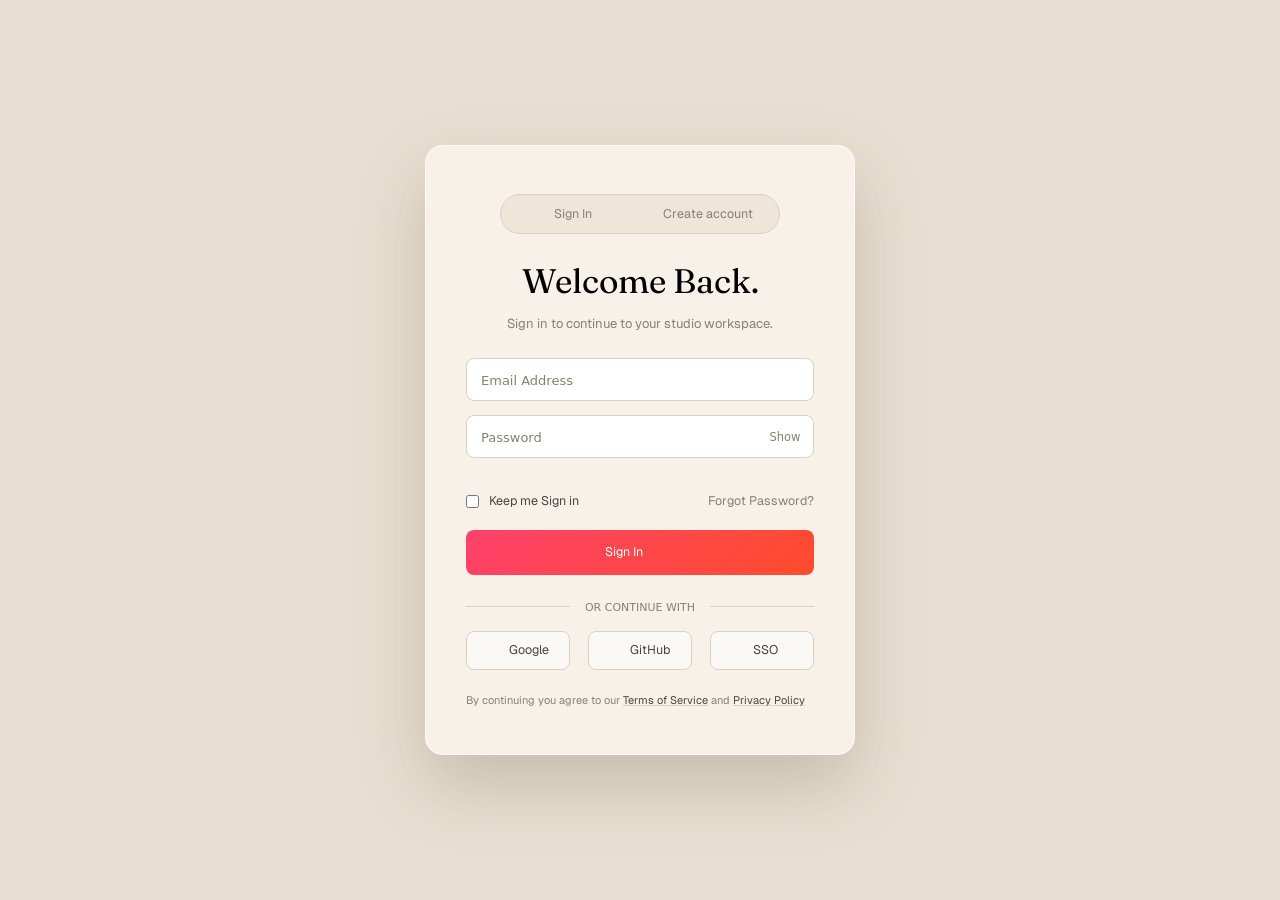
==== signin.html @ 54d4366b "Document studio auth project" ====
<!doctype html>
<html lang="en">
  <head>
    <meta charset="UTF-8" />
    <meta name="viewport" content="width=device-width, initial-scale=1.0" />
    <link
      rel="stylesheet"
      href="https://cdn.jsdelivr.net/npm/modern-normalize@2/modern-normalize.css"
    />
    <link rel="stylesheet" href="assets/style.css" />
    <title>SIGNUP/SIGNIN FORM</title>
  </head>
  <body>
    <main class="main-section">
      <section class="main-card">
        <div class="form-links">
          <button class="signin">Sign In</button>
          <button onclick="window.location = './signup.html'" class="signup">
            Create account
          </button>
        </div>
        <h2 class="welcome-header">Welcome Back.</h2>
        <p class="welcome-text">
          Sign in to continue to your studio workspace.
        </p>
        <form class="input-section">
          <input
            class="email-input"
            type="email"
            name=""
            id=""
            placeholder="Email Address"
          />
          <div class="password-wrapper">
            <input
              class="password-input"
              type="password"
              name=""
              id=""
              placeholder="Password"
            />
            <button
              type="button"
              class="password-toggle"
              onclick="showPassword()"
            >
              Show
            </button>
          </div>
          <div class="forgotpass-div">
            <div class="check">
              <input type="checkbox" name="" id="" />
              <p>Keep me Sign in</p>
            </div>
            <div class="forgot-password">
              <p>Forgot Password?</p>
            </div>
          </div>
          <button class="submit-btn" type="submit">
            <span>Sign In</span>
            <i data-lucide="arrow-right" class="icon-arrow"></i>
          </button>
        </form>
        <div class="divider">
          <span>OR CONTINUE WITH</span>
        </div>
        <div class="socials">
          <div class="social-btn">
            <img
              src="https://cdn.simpleicons.org/google/4a443e"
              width="13"
              height="13"
              alt=""
            />
            <span>Google</span>
          </div>
          <div class="social-btn">
            <img
              src="https://cdn.simpleicons.org/github/4a443e"
              width="13"
              height="13"
              alt=""
            />
            <span>GitHub</span>
          </div>
          <div class="social-btn">
            <i data-lucide="lock"></i>
            <span>SSO</span>
          </div>
        </div>
        <div class="terms-section">
          By continuing you agree to our <a>Terms of Service</a> and
          <a>Privacy Policy</a>
        </div>
      </section>
    </main>
    <script src="https://unpkg.com/lucide@latest"></script>
    <script src="scripts/script.js"></script>
  </body>
</html>
---- assets/style.css ----
@import url('https://fonts.googleapis.com/css2?family=Fraunces:ital,opsz,wght@0,9..144,300..900;1,9..144,300..900&family=Geist:wght@300;400;500;600;700&display=swap');

* {
  margin: 0;
  padding: 0;
  box-sizing: border-box;
}

/*ROOT VARIABLES*/

:root {
  --coral: #ff416c;
  --orange: #ff4b2b;
  --coral-deep: #e03055;
  --ink: #1a1714;
  --ink-2: #4a443e;
  --paper: #f7f1ea;
  --paper-2: #efe5d8;
  --line: #ddd0c0;
  --line-soft: #ebe1d2;
  --muted: #8a7f70;
  --error: #c8362f;
  --success: #2d8659;
  --bg: #e8dfd2;
}

/*Main CSS*/

.main-section {
  display: flex;
  width: 100%;
  min-height: 100vh;
  justify-content: center;
  align-items: center;
  background-color: var(--bg);
}

.main-card {
  width: min(90vw, 430px);
  padding: 52px 40px;
  border-radius: 18px;
  background: var(--paper);
  backdrop-filter: blur(18px);
  border: 1px solid rgba(255, 255, 255, 0.65);
  box-shadow: 0 30px 70px rgba(80, 62, 40, 0.22);
  padding: 48px 40px;
}

.form-links {
  margin: 0 34px 28px 34px;
  background: var(--paper-2);
  border: 1px solid var(--line);
  display: flex;
  justify-content: center;
  align-items: center;
  padding: 4px;
  border-radius: 100px;
}

.signin,
.signup {
  width: 50%;
  font-family: 'Geist', sans-serif;
  font-size: 12.5px;
  padding: 8px 0 8px 0;
  border: none;
  background-color: transparent;
  color: var(--muted);
  border-radius: 100px;
  cursor: pointer;
}

.button_background {
  background: linear-gradient(135deg, var(--coral), var(--orange));
  color: white;
}

.welcome-header {
  font-family: 'Fraunces', sans-serif;
  font-weight: 400;
  text-align: center;
  font-size: clamp(28px, 3vw, 34px);
  margin-bottom: 16px;
}

.welcome-text {
  text-align: center;
  font-family: 'Geist', sans-serif;
  font-size: 13px;
  color: var(--muted);
  margin-bottom: 26px;
}

.input-section {
  display: flex;
  align-items: center;
  justify-content: space-around;
  flex-direction: column;
  gap: 14px;
}

.forgotpass-div {
  display: flex;
  justify-content: space-between;
  align-items: center;
  width: 100%;
}

input[type="checkbox"] {
  accent-color: var(--orange);
}

.check {
  display: flex;
  justify-content: space-between;
  align-items: center;
  gap: 10px;
}

.check p {
  font-size: 12.5px;
  color: var(--ink-2);
  font-family: 'Geist', sans-serif;
}

.forgot-password p {
  font-size: 12.5px;
  font-family: 'Geist', sans-serif;
  color: var(--muted);
  cursor: pointer;
}

.email-input,
.password-input,
.full-name-input,
.confirm-password-input {
  padding: 15px 14px 11px 14px;
  width: 100%;
  border: 1px solid var(--line);
  border-radius: 8px;
  font-size: 13px;
}

.password-input {
  margin-bottom: 22px;
}

.email-input::placeholder,
.password-input::placeholder {
  color: var(--muted);
  font-size: 13px;
}

.password-wrapper {
  width: 100%;
  position: relative;
}

.password-toggle {
  position: absolute;
  width: 20px;
  height: 20px;
  background-color: transparent;
  top: 0;
  right: 0;
  margin: 12px;
  margin-right: 9px;
  cursor: pointer;
  display: flex;
  align-items: center;
  justify-content: center;
  border: none;
  padding: 0 20px 0 20px;
  background-color: transparent;
  font-size: 11.5px;
  color: var(--muted);
  border-radius: 5px;

}

.submit-btn {
  padding: 15px;
  margin-top: 8px;
  background: linear-gradient(135deg, var(--coral), var(--orange));
  border: none;
  width: 100%;
  cursor: pointer;
  border-radius: 8px;
  display: flex;
  justify-content: center;
  align-items: center;
  gap: 18px;
}

.submit-btn span {
  font-family: 'Geist', sans-serif;
  color: #ffff;
  font-size: 12.5px;
}

.icon-arrow {
  width: 14px;
  height: 14px;
  stroke: #ffff;
  transition: all 0.3s ease;
}

.divider {
  margin: 22px 0 16px 0;
  text-align: center;
  position: relative;
}

.divider span {
  color: var(--muted);
  font-size: 11px;
  width: 100%;
}

.divider::before,
.divider::after {
  content: '';
  position: absolute;
  top: 50%;
  width: calc(50% - 70px);
  height: 1px;
  background: var(--line);
}

.divider::before {
  left: 0;
}

.divider::after {
  right: 0;
}


.socials {
  width: 100%;
  display: flex;
  justify-content: space-between;
  align-items: center;
}

.socials .social-btn {
  width: 30%;
  background-color: rgba(255, 255, 255, 0.6);
  padding: 11px;
  border: 1px solid var(--line);
  border-radius: 8px;
  display: flex;
  justify-content: center;
  align-items: center;
  color: var(--ink-2);
  gap: 8px;
  font-size: 12.5px;
  font-family: 'Geist', sans-serif;
  cursor: pointer;
}

.social-btn svg {
  width: 13px;
  height: 13px;
}

.terms-section {
  width: 100%;
  font-family: 'Geist', sans-serif;
  font-size: 11px;
  color: var(--muted);
  margin-top: 24px;
}

.terms-section a {
  text-decoration: underline;
  text-decoration-color: var(--line);
  color: var(--ink-2);
  cursor: pointer;
}

.pw-strength {
  max-height: 0;
  transition: max-height 0.4s ease;
  margin-top: -8px;
  margin-bottom: 24px;
}

#signup-radio:checked~.form-side .pw-strength {
  max-height: 40px;
}

.pw-bar {
  height: 3px;
  background: #ddd0c0;
  border-radius: 2px;
  overflow: hidden;
  margin-bottom: 5px;
}

.pw-fill {
  height: 100%;
  width: 0;
  background: #c8362f;
  transition: width 0.3s, background 0.3s;
}

.pw-meta {
  display: flex;
  justify-content: space-between;
  font-size: 10.5px;
  color: #8a7f70;
}


/*Hover Transitions*/

.terms-section a:hover {
  text-decoration-color: var(--coral);
}

.socials .social-btn:hover {
  border: 1px solid #1a1714;
  background-color: #ffff;
}

.forgot-password p:hover {
  color: var(--coral);
}

.password-toggle:hover {
  background-color: var(--line-soft);
  color: var(--ink);
}

.submit-btn:hover .icon-arrow {
  transform: translateX(15px);
}

/*Media Queries*/
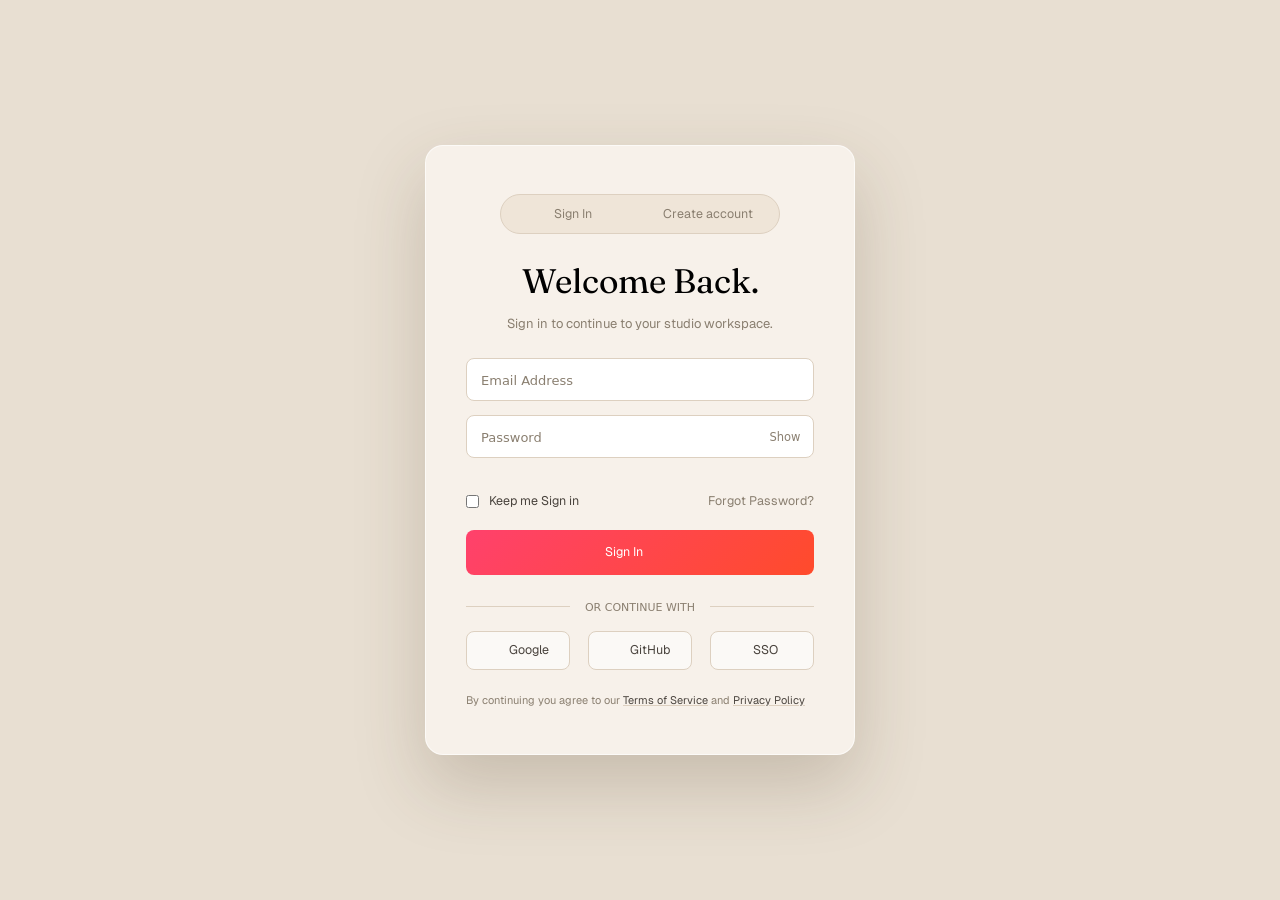
==== commit c762b9a0: "Simplify README and add native form validation" ====
--- a/signin.html
+++ b/signin.html
@@ -23,21 +23,26 @@
         <p class="welcome-text">
           Sign in to continue to your studio workspace.
         </p>
-        <form class="input-section">
+        <form class="input-section" action="#" method="post">
           <input
             class="email-input"
             type="email"
-            name=""
-            id=""
+            name="email"
+            id="signin-email"
             placeholder="Email Address"
+            autocomplete="email"
+            required
           />
           <div class="password-wrapper">
             <input
               class="password-input"
               type="password"
-              name=""
-              id=""
+              name="password"
+              id="signin-password"
               placeholder="Password"
+              autocomplete="current-password"
+              minlength="8"
+              required
             />
             <button
               type="button"
@@ -49,7 +54,7 @@
           </div>
           <div class="forgotpass-div">
             <div class="check">
-              <input type="checkbox" name="" id="" />
+              <input type="checkbox" name="keep-signed-in" id="keep-signed-in" />
               <p>Keep me Sign in</p>
             </div>
             <div class="forgot-password">
